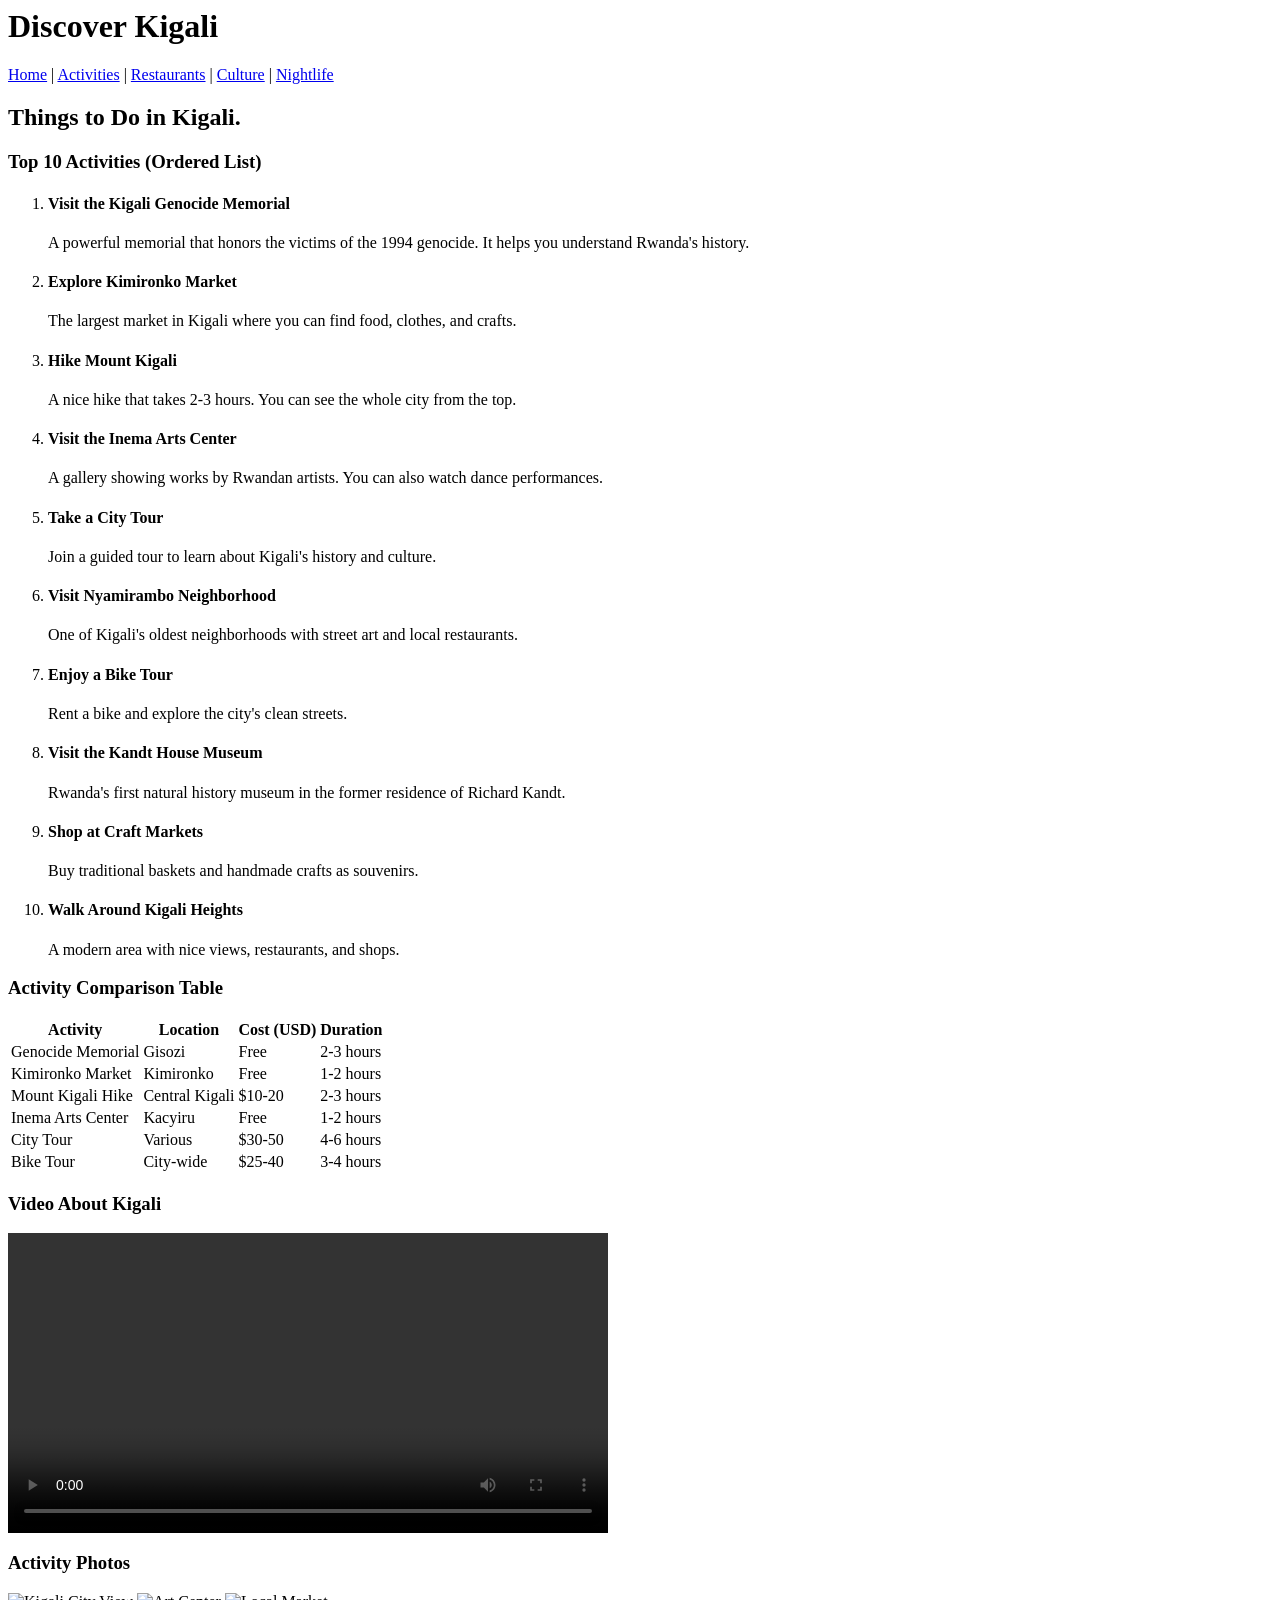
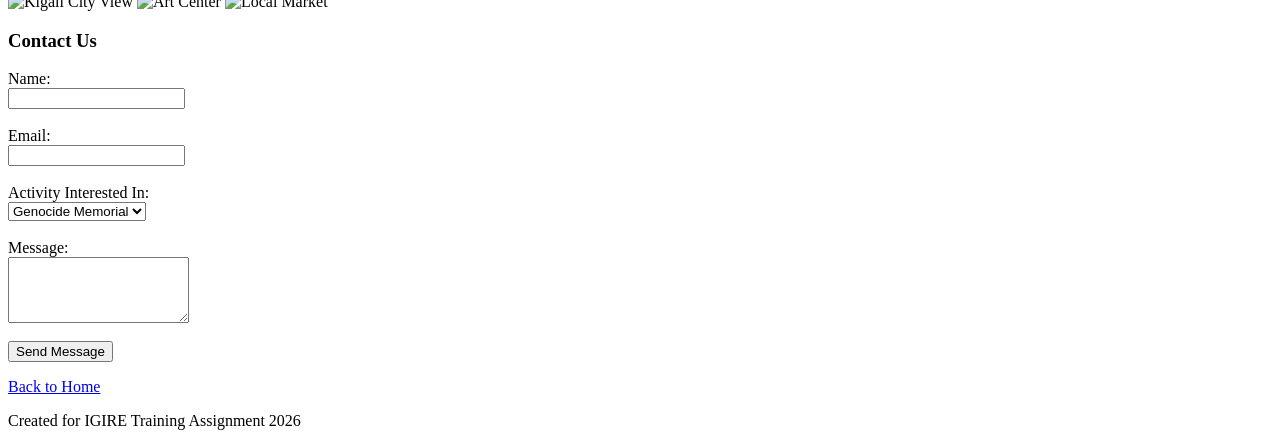
==== activities.html @ e031931a "my third commit" ====
<html>
<head>
    <title>Activities in Kigali</title>
    <link rel="stylesheet" href="css/activities.css">
</head>
<body>

    <header>
        <h1>Discover Kigali</h1>
        <nav>
            <a href="index.html">Home</a> | 
            <a href="activities.html">Activities</a> | 
            <a href="restaurants.html">Restaurants</a> | 
            <a href="culture.html">Culture</a> | 
            <a href="nightlife.html">Nightlife</a>
        </nav>
    </header>

    <section class="page-header">
        <h2>Things to Do in Kigali.</h2>
    </section>

    <section class="content">
        <h3>Top 10 Activities (Ordered List)</h3>
        <ol>
            <li>
                <h4>Visit the Kigali Genocide Memorial</h4>
                <p>A powerful memorial that honors the victims of the 1994 genocide. It helps you understand Rwanda's history.</p>
            </li>
            <li>
                <h4>Explore Kimironko Market</h4>
                <p>The largest market in Kigali where you can find food, clothes, and crafts.</p>
            </li>
            <li>
                <h4>Hike Mount Kigali</h4>
                <p>A nice hike that takes 2-3 hours. You can see the whole city from the top.</p>
            </li>
            <li>
                <h4>Visit the Inema Arts Center</h4>
                <p>A gallery showing works by Rwandan artists. You can also watch dance performances.</p>
            </li>
            <li>
                <h4>Take a City Tour</h4>
                <p>Join a guided tour to learn about Kigali's history and culture.</p>
            </li>
            <li>
                <h4>Visit Nyamirambo Neighborhood</h4>
                <p>One of Kigali's oldest neighborhoods with street art and local restaurants.</p>
            </li>
            <li>
                <h4>Enjoy a Bike Tour</h4>
                <p>Rent a bike and explore the city's clean streets.</p>
            </li>
            <li>
                <h4>Visit the Kandt House Museum</h4>
                <p>Rwanda's first natural history museum in the former residence of Richard Kandt.</p>
            </li>
            <li>
                <h4>Shop at Craft Markets</h4>
                <p>Buy traditional baskets and handmade crafts as souvenirs.</p>
            </li>
            <li>
                <h4>Walk Around Kigali Heights</h4>
                <p>A modern area with nice views, restaurants, and shops.</p>
            </li>
        </ol>
    </section>

    <section class="table-section">
        <h3>Activity Comparison Table</h3>
        <table>
            <tr>
                <th>Activity</th>
                <th>Location</th>
                <th>Cost (USD)</th>
                <th>Duration</th>
            </tr>
            <tr>
                <td>Genocide Memorial</td>
                <td>Gisozi</td>
                <td>Free</td>
                <td>2-3 hours</td>
            </tr>
            <tr>
                <td>Kimironko Market</td>
                <td>Kimironko</td>
                <td>Free</td>
                <td>1-2 hours</td>
            </tr>
            <tr>
                <td>Mount Kigali Hike</td>
                <td>Central Kigali</td>
                <td>$10-20</td>
                <td>2-3 hours</td>
            </tr>
            <tr>
                <td>Inema Arts Center</td>
                <td>Kacyiru</td>
                <td>Free</td>
                <td>1-2 hours</td>
            </tr>
            <tr>
                <td>City Tour</td>
                <td>Various</td>
                <td>$30-50</td>
                <td>4-6 hours</td>
            </tr>
            <tr>
                <td>Bike Tour</td>
                <td>City-wide</td>
                <td>$25-40</td>
                <td>3-4 hours</td>
            </tr>
        </table>
    </section>

    <section class="video-section">
        <h3>Video About Kigali</h3>
        <video width="600" controls>
            <source src="https://www.w3schools.com/html/mov_bbb.mp4" type="video/mp4">
            Your browser does not support video.
        </video>
    </section>

    <section class="gallery">
        <h3>Activity Photos</h3>
        <img src="https://images.unsplash.com/photo-1580060839134-75a5edca2e99?w=400" alt="Kigali City View">
        <img src="https://images.unsplash.com/photo-1590845947698-dc1d36a15d7d?w=400" alt="Art Center">
        <img src="https://images.unsplash.com/photo-1547471080-7cc2caa01a7e?w=400" alt="Local Market">
    </section>

    <section class="form-section">
        <h3>Contact Us</h3>
        <form>
            <label>Name:</label><br>
            <input type="text" name="name"><br><br>
            
            <label>Email:</label><br>
            <input type="email" name="email"><br><br>
            
            <label>Activity Interested In:</label><br>
            <select name="activity">
                <option>Genocide Memorial</option>
                <option>Market Visit</option>
                <option>Mount Kigali Hike</option>
                <option>Art Center</option>
                <option>City Tour</option>
            </select><br><br>
            
            <label>Message:</label><br>
            <textarea name="message" rows="4"></textarea><br><br>
            
            <input type="submit" value="Send Message">
        </form>
    </section>

    <footer>
        <p><a href="index.html">Back to Home</a></p>
        <p>Created for IGIRE Training Assignment 2026</p>
    </footer>

</body>
</html>
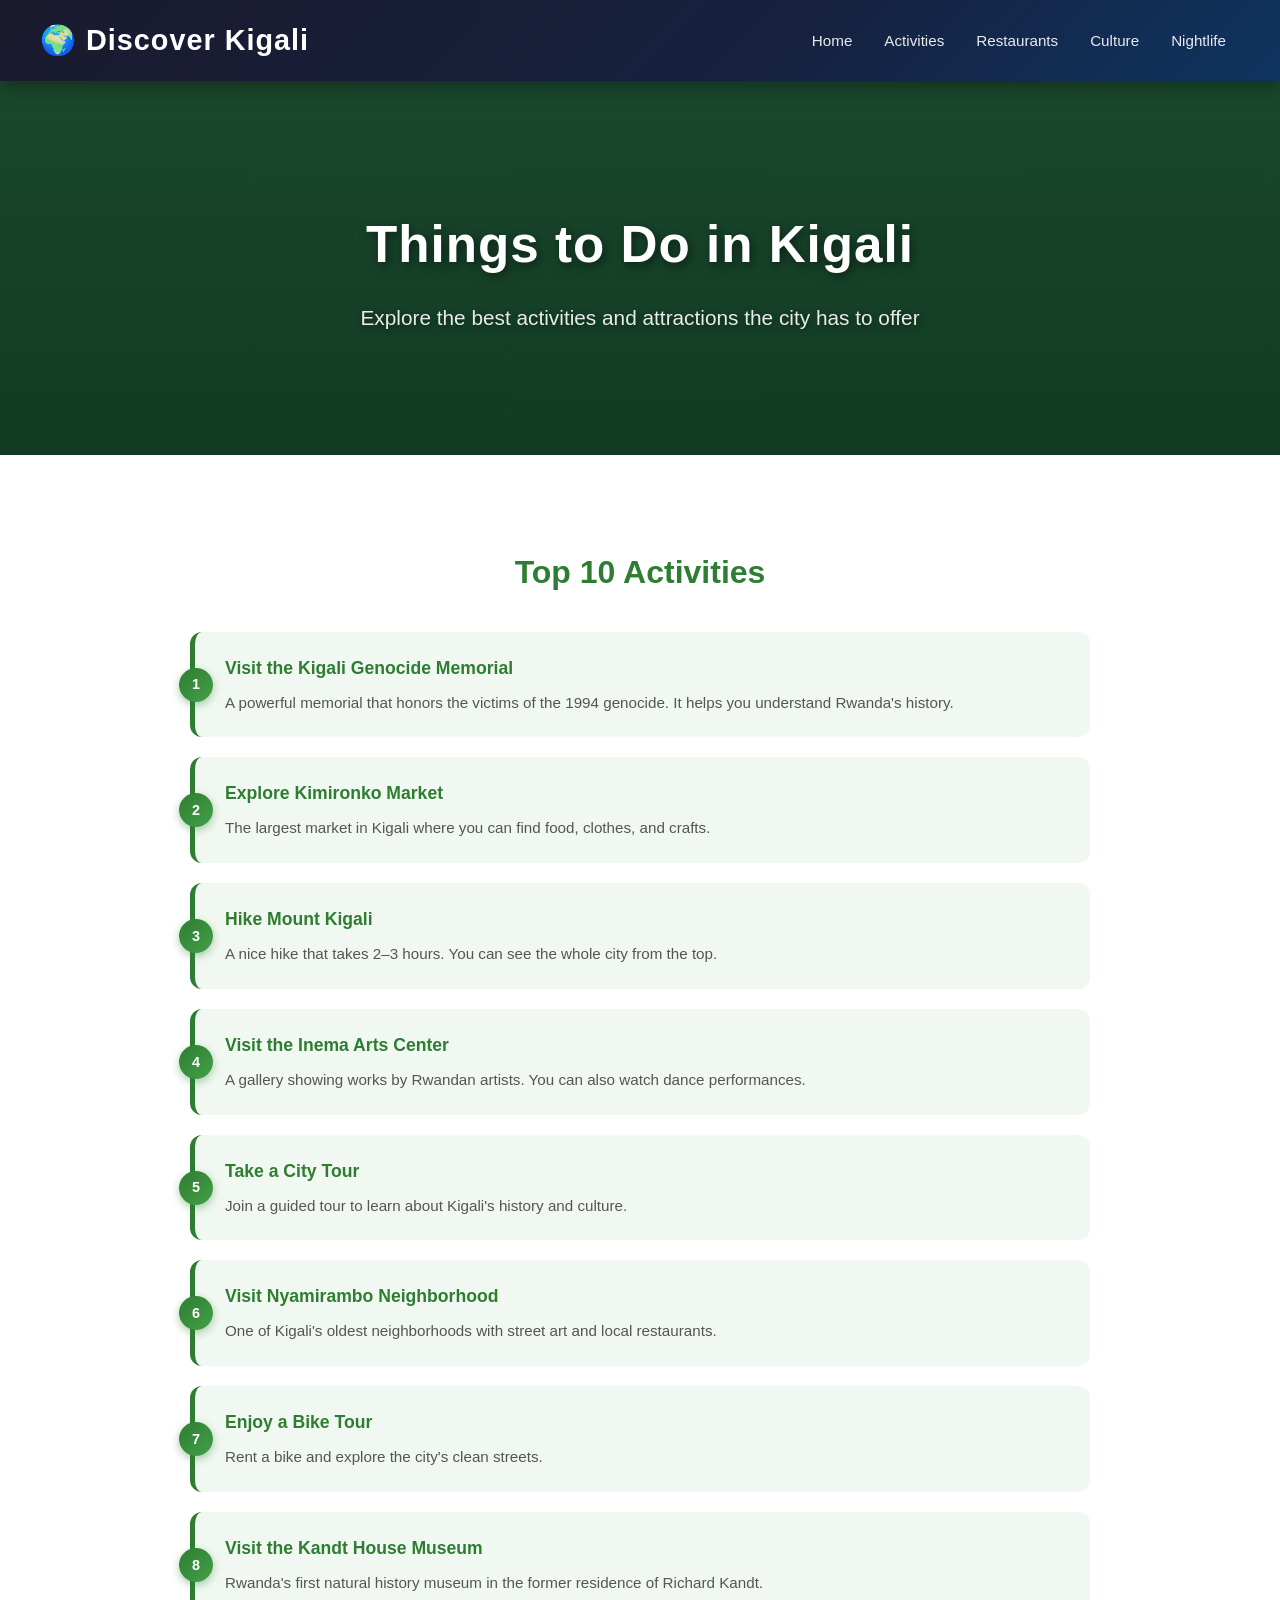
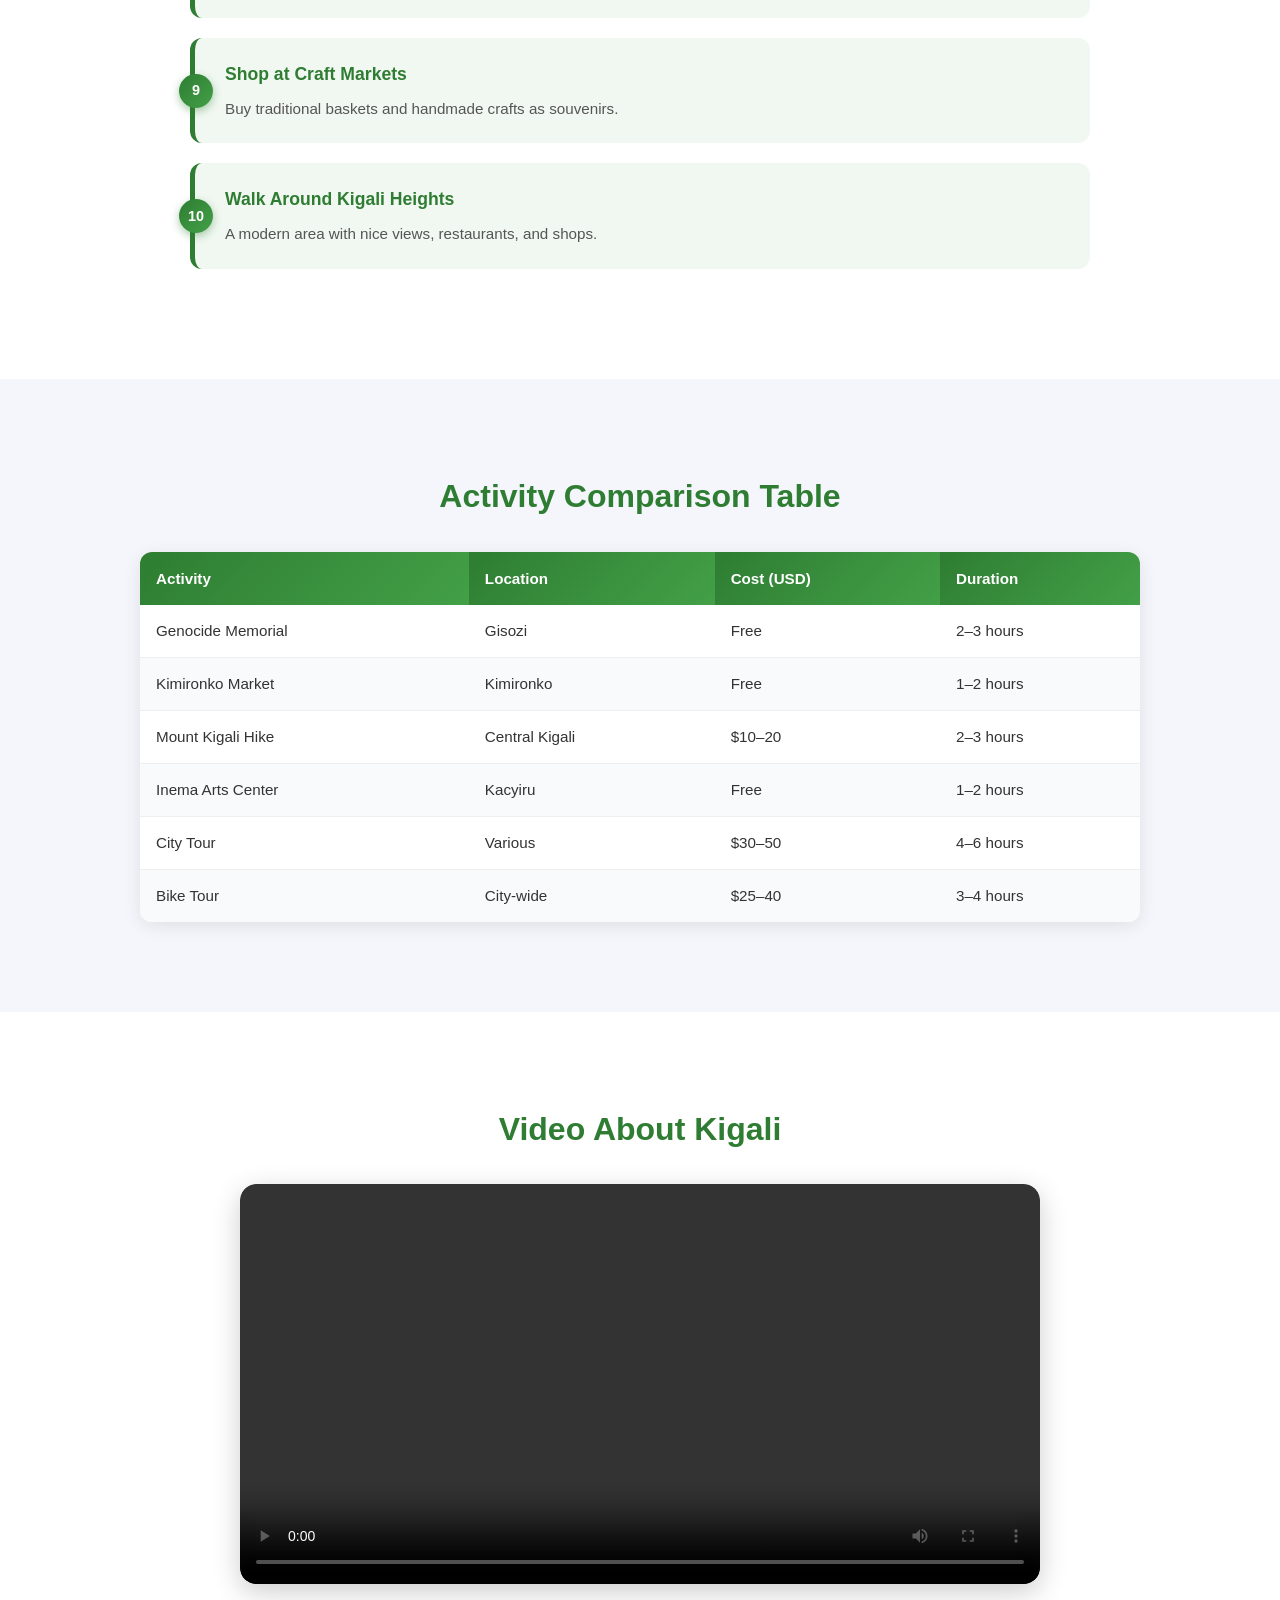
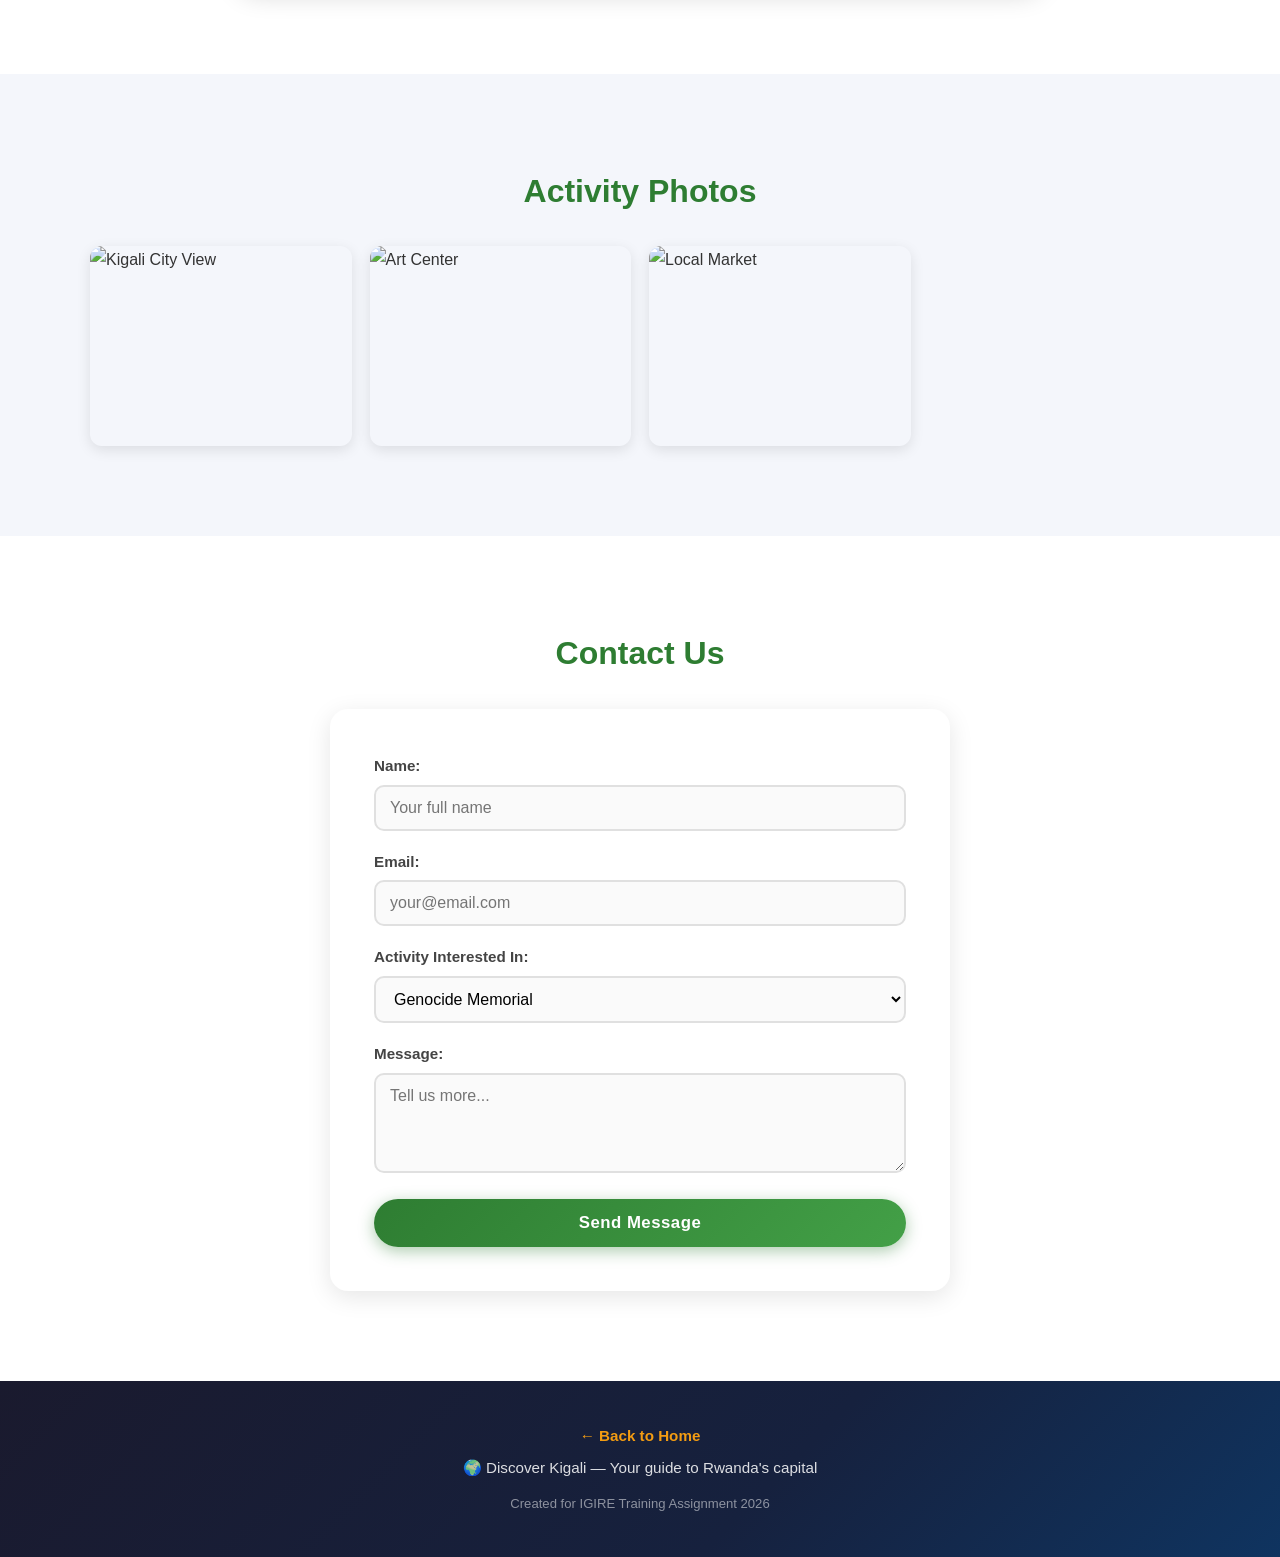
==== commit 516a9d31: "updated with responsiveness" ====
--- a/activities.html
+++ b/activities.html
@@ -1,27 +1,38 @@
-<html>
+<!DOCTYPE html>
+<html lang="en">
 <head>
-    <title>Activities in Kigali</title>
+    <meta charset="UTF-8">
+    <meta name="viewport" content="width=device-width, initial-scale=1.0">
+    <title>Activities in Kigali — Discover Kigali</title>
+    <link rel="stylesheet" href="css/shared.css">
     <link rel="stylesheet" href="css/activities.css">
 </head>
 <body>
 
     <header>
-        <h1>Discover Kigali</h1>
-        <nav>
-            <a href="index.html">Home</a> | 
-            <a href="activities.html">Activities</a> | 
-            <a href="restaurants.html">Restaurants</a> | 
-            <a href="culture.html">Culture</a> | 
-            <a href="nightlife.html">Nightlife</a>
-        </nav>
+        <div class="header-inner">
+            <h1>🌍 Discover Kigali</h1>
+            <button class="nav-toggle" aria-label="Toggle navigation"
+                onclick="this.classList.toggle('open'); document.querySelector('nav').classList.toggle('open')">
+                <span></span><span></span><span></span>
+            </button>
+            <nav>
+                <a href="index.html">Home</a>
+                <a href="activities.html">Activities</a>
+                <a href="restaurants.html">Restaurants</a>
+                <a href="culture.html">Culture</a>
+                <a href="nightlife.html">Nightlife</a>
+            </nav>
+        </div>
     </header>
 
     <section class="page-header">
-        <h2>Things to Do in Kigali.</h2>
+        <h2>Things to Do in Kigali</h2>
+        <p>Explore the best activities and attractions the city has to offer</p>
     </section>
 
     <section class="content">
-        <h3>Top 10 Activities (Ordered List)</h3>
+        <h3>Top 10 Activities</h3>
         <ol>
             <li>
                 <h4>Visit the Kigali Genocide Memorial</h4>
@@ -33,7 +44,7 @@
             </li>
             <li>
                 <h4>Hike Mount Kigali</h4>
-                <p>A nice hike that takes 2-3 hours. You can see the whole city from the top.</p>
+                <p>A nice hike that takes 2–3 hours. You can see the whole city from the top.</p>
             </li>
             <li>
                 <h4>Visit the Inema Arts Center</h4>
@@ -68,95 +79,110 @@
 
     <section class="table-section">
         <h3>Activity Comparison Table</h3>
-        <table>
-            <tr>
-                <th>Activity</th>
-                <th>Location</th>
-                <th>Cost (USD)</th>
-                <th>Duration</th>
-            </tr>
-            <tr>
-                <td>Genocide Memorial</td>
-                <td>Gisozi</td>
-                <td>Free</td>
-                <td>2-3 hours</td>
-            </tr>
-            <tr>
-                <td>Kimironko Market</td>
-                <td>Kimironko</td>
-                <td>Free</td>
-                <td>1-2 hours</td>
-            </tr>
-            <tr>
-                <td>Mount Kigali Hike</td>
-                <td>Central Kigali</td>
-                <td>$10-20</td>
-                <td>2-3 hours</td>
-            </tr>
-            <tr>
-                <td>Inema Arts Center</td>
-                <td>Kacyiru</td>
-                <td>Free</td>
-                <td>1-2 hours</td>
-            </tr>
-            <tr>
-                <td>City Tour</td>
-                <td>Various</td>
-                <td>$30-50</td>
-                <td>4-6 hours</td>
-            </tr>
-            <tr>
-                <td>Bike Tour</td>
-                <td>City-wide</td>
-                <td>$25-40</td>
-                <td>3-4 hours</td>
-            </tr>
-        </table>
+        <div class="table-wrapper">
+            <table>
+                <thead>
+                    <tr>
+                        <th>Activity</th>
+                        <th>Location</th>
+                        <th>Cost (USD)</th>
+                        <th>Duration</th>
+                    </tr>
+                </thead>
+                <tbody>
+                    <tr>
+                        <td>Genocide Memorial</td>
+                        <td>Gisozi</td>
+                        <td>Free</td>
+                        <td>2–3 hours</td>
+                    </tr>
+                    <tr>
+                        <td>Kimironko Market</td>
+                        <td>Kimironko</td>
+                        <td>Free</td>
+                        <td>1–2 hours</td>
+                    </tr>
+                    <tr>
+                        <td>Mount Kigali Hike</td>
+                        <td>Central Kigali</td>
+                        <td>$10–20</td>
+                        <td>2–3 hours</td>
+                    </tr>
+                    <tr>
+                        <td>Inema Arts Center</td>
+                        <td>Kacyiru</td>
+                        <td>Free</td>
+                        <td>1–2 hours</td>
+                    </tr>
+                    <tr>
+                        <td>City Tour</td>
+                        <td>Various</td>
+                        <td>$30–50</td>
+                        <td>4–6 hours</td>
+                    </tr>
+                    <tr>
+                        <td>Bike Tour</td>
+                        <td>City-wide</td>
+                        <td>$25–40</td>
+                        <td>3–4 hours</td>
+                    </tr>
+                </tbody>
+            </table>
+        </div>
     </section>
 
     <section class="video-section">
         <h3>Video About Kigali</h3>
-        <video width="600" controls>
-            <source src="https://www.w3schools.com/html/mov_bbb.mp4" type="video/mp4">
-            Your browser does not support video.
-        </video>
+        <div class="media-wrapper" style="max-width:800px;margin:0 auto;">
+            <video controls style="width:100%;border-radius:16px;">
+                <source src="https://www.w3schools.com/html/mov_bbb.mp4" type="video/mp4">
+                Your browser does not support video.
+            </video>
+        </div>
     </section>
 
     <section class="gallery">
         <h3>Activity Photos</h3>
-        <img src="https://images.unsplash.com/photo-1580060839134-75a5edca2e99?w=400" alt="Kigali City View">
-        <img src="https://images.unsplash.com/photo-1590845947698-dc1d36a15d7d?w=400" alt="Art Center">
-        <img src="https://images.unsplash.com/photo-1547471080-7cc2caa01a7e?w=400" alt="Local Market">
+        <div class="gallery-grid" style="max-width:1100px;margin:0 auto;">
+            <img src="https://images.unsplash.com/photo-1580060839134-75a5edca2e99?w=600" alt="Kigali City View">
+            <img src="https://images.unsplash.com/photo-1590845947698-dc1d36a15d7d?w=600" alt="Art Center">
+            <img src="https://images.unsplash.com/photo-1547471080-7cc2caa01a7e?w=600" alt="Local Market">
+        </div>
     </section>
 
     <section class="form-section">
         <h3>Contact Us</h3>
-        <form>
-            <label>Name:</label><br>
-            <input type="text" name="name"><br><br>
-            
-            <label>Email:</label><br>
-            <input type="email" name="email"><br><br>
-            
-            <label>Activity Interested In:</label><br>
-            <select name="activity">
-                <option>Genocide Memorial</option>
-                <option>Market Visit</option>
-                <option>Mount Kigali Hike</option>
-                <option>Art Center</option>
-                <option>City Tour</option>
-            </select><br><br>
-            
-            <label>Message:</label><br>
-            <textarea name="message" rows="4"></textarea><br><br>
-            
-            <input type="submit" value="Send Message">
-        </form>
+        <div class="form-wrapper">
+            <form>
+                <label for="act-name">Name:</label>
+                <input type="text" id="act-name" name="name" placeholder="Your full name">
+
+                <label for="act-email">Email:</label>
+                <input type="email" id="act-email" name="email" placeholder="your@email.com">
+
+                <label for="act-activity">Activity Interested In:</label>
+                <select id="act-activity" name="activity">
+                    <option>Genocide Memorial</option>
+                    <option>Market Visit</option>
+                    <option>Mount Kigali Hike</option>
+                    <option>Art Center</option>
+                    <option>City Tour</option>
+                </select>
+
+                <label for="act-message">Message:</label>
+                <textarea id="act-message" name="message" rows="4" placeholder="Tell us more..."></textarea>
+
+                <input type="submit" value="Send Message">
+            </form>
+        </div>
     </section>
 
     <footer>
-        <p><a href="index.html">Back to Home</a></p>
-        <p>Created for IGIRE Training Assignment 2026</p>
+        <div class="footer-inner">
+            <p><a href="index.html">← Back to Home</a></p>
+            <p>🌍 Discover Kigali &mdash; Your guide to Rwanda's capital</p>
+            <p class="footer-copy">Created for IGIRE Training Assignment 2026</p>
+        </div>
     </footer>
 
 </body>
--- a/css/shared.css
+++ b/css/shared.css
@@ -0,0 +1,603 @@
+/* ============================================================
+   SHARED STYLES — Discover Kigali
+   Responsive header, nav, footer, cards, tables, forms, gallery
+   ============================================================ */
+
+/* ---------- Reset & Base ---------- */
+*, *::before, *::after {
+    margin: 0;
+    padding: 0;
+    box-sizing: border-box;
+}
+
+html {
+    scroll-behavior: smooth;
+}
+
+body {
+    font-family: 'Segoe UI', Tahoma, Geneva, Verdana, sans-serif;
+    line-height: 1.7;
+    color: #333;
+    background-color: #f4f6fb;
+}
+
+img {
+    max-width: 100%;
+    display: block;
+}
+
+/* ---------- Header & Nav ---------- */
+header {
+    background: linear-gradient(135deg, #1a1a2e 0%, #16213e 60%, #0f3460 100%);
+    color: white;
+    padding: 0 20px;
+    position: sticky;
+    top: 0;
+    z-index: 1000;
+    box-shadow: 0 3px 20px rgba(0,0,0,0.4);
+}
+
+.header-inner {
+    max-width: 1200px;
+    margin: 0 auto;
+    display: flex;
+    align-items: center;
+    justify-content: space-between;
+    flex-wrap: wrap;
+    padding: 16px 0;
+    gap: 10px;
+}
+
+header h1 {
+    font-size: clamp(1.2rem, 4vw, 1.8rem);
+    font-weight: 800;
+    letter-spacing: 1px;
+    white-space: nowrap;
+}
+
+/* Hamburger button */
+.nav-toggle {
+    display: none;
+    flex-direction: column;
+    justify-content: space-between;
+    width: 30px;
+    height: 22px;
+    background: none;
+    border: none;
+    cursor: pointer;
+    padding: 0;
+    z-index: 1100;
+}
+
+.nav-toggle span {
+    display: block;
+    height: 3px;
+    width: 100%;
+    background: white;
+    border-radius: 3px;
+    transition: all 0.3s ease;
+    transform-origin: center;
+}
+
+/* Animate hamburger to X */
+.nav-toggle.open span:nth-child(1) { transform: translateY(9.5px) rotate(45deg); }
+.nav-toggle.open span:nth-child(2) { opacity: 0; transform: scaleX(0); }
+.nav-toggle.open span:nth-child(3) { transform: translateY(-9.5px) rotate(-45deg); }
+
+nav {
+    display: flex;
+    align-items: center;
+    gap: 4px;
+    flex-wrap: wrap;
+}
+
+nav a {
+    color: rgba(255,255,255,0.9);
+    text-decoration: none;
+    font-size: 0.95rem;
+    font-weight: 500;
+    padding: 8px 14px;
+    border-radius: 8px;
+    transition: all 0.25s ease;
+    white-space: nowrap;
+}
+
+nav a:hover,
+nav a:focus {
+    background-color: rgba(255,255,255,0.18);
+    color: #fff;
+    outline: none;
+}
+
+/* ---------- Page Hero / Banner ---------- */
+.page-header {
+    color: white;
+    text-align: center;
+    padding: clamp(60px, 12vw, 120px) 20px;
+    background-size: cover;
+    background-position: center;
+    background-attachment: fixed;
+    position: relative;
+}
+
+.page-header::after {
+    content: '';
+    position: absolute;
+    inset: 0;
+    background: inherit;
+    z-index: -1;
+}
+
+.page-header h2 {
+    font-size: clamp(1.8rem, 6vw, 3.2rem);
+    text-shadow: 2px 3px 10px rgba(0,0,0,0.5);
+    font-weight: 800;
+    letter-spacing: 1px;
+}
+
+.page-header p {
+    font-size: clamp(1rem, 2.5vw, 1.3rem);
+    margin-top: 12px;
+    opacity: 0.9;
+    text-shadow: 1px 2px 6px rgba(0,0,0,0.4);
+}
+
+/* ---------- Cards Grid ---------- */
+.cards-grid {
+    display: grid;
+    grid-template-columns: repeat(auto-fill, minmax(260px, 1fr));
+    gap: 28px;
+    padding: 20px 0;
+}
+
+.card {
+    background: white;
+    border-radius: 16px;
+    overflow: hidden;
+    box-shadow: 0 4px 18px rgba(0,0,0,0.09);
+    transition: transform 0.3s ease, box-shadow 0.3s ease;
+    display: flex;
+    flex-direction: column;
+}
+
+.card:hover {
+    transform: translateY(-8px);
+    box-shadow: 0 14px 35px rgba(0,0,0,0.16);
+}
+
+.card img {
+    width: 100%;
+    height: 200px;
+    object-fit: cover;
+    transition: transform 0.4s ease;
+}
+
+.card:hover img {
+    transform: scale(1.06);
+}
+
+.card-body {
+    padding: 18px 20px 22px;
+    flex: 1;
+    display: flex;
+    flex-direction: column;
+}
+
+.card-body h3,
+.card-body h4 {
+    font-size: 1.2rem;
+    margin-bottom: 8px;
+}
+
+.card-body p {
+    color: #666;
+    font-size: 0.95rem;
+    line-height: 1.6;
+    flex: 1;
+}
+
+.card-body a {
+    display: inline-block;
+    margin-top: 14px;
+    padding: 9px 20px;
+    border-radius: 50px;
+    color: white;
+    text-decoration: none;
+    font-weight: 600;
+    font-size: 0.9rem;
+    transition: all 0.25s ease;
+    align-self: flex-start;
+}
+
+.card-body a:hover {
+    transform: scale(1.05);
+    filter: brightness(1.1);
+}
+
+/* ---------- Section Wrapper ---------- */
+.section {
+    padding: clamp(40px, 8vw, 80px) clamp(16px, 5vw, 40px);
+    max-width: 1200px;
+    margin: 0 auto;
+}
+
+.section-full {
+    padding: clamp(40px, 8vw, 80px) clamp(16px, 5vw, 40px);
+}
+
+.section h2,
+.section h3,
+.section-full h2,
+.section-full h3 {
+    font-size: clamp(1.4rem, 4vw, 2rem);
+    margin-bottom: 28px;
+    text-align: center;
+}
+
+/* ---------- Responsive Table ---------- */
+.table-wrapper {
+    overflow-x: auto;
+    -webkit-overflow-scrolling: touch;
+    border-radius: 12px;
+    box-shadow: 0 4px 18px rgba(0,0,0,0.09);
+}
+
+table {
+    width: 100%;
+    border-collapse: collapse;
+    background: white;
+    min-width: 500px;
+}
+
+table th {
+    color: white;
+    padding: 14px 16px;
+    text-align: left;
+    font-weight: 600;
+    font-size: 0.95rem;
+    white-space: nowrap;
+}
+
+table td {
+    padding: 13px 16px;
+    border-bottom: 1px solid #eee;
+    font-size: 0.95rem;
+}
+
+table tr:last-child td {
+    border-bottom: none;
+}
+
+table tr:nth-child(even) td {
+    background-color: #f9fafb;
+}
+
+/* ---------- Gallery ---------- */
+.gallery-grid {
+    display: grid;
+    grid-template-columns: repeat(auto-fill, minmax(240px, 1fr));
+    gap: 18px;
+}
+
+.gallery-grid img {
+    width: 100%;
+    height: 200px;
+    object-fit: cover;
+    border-radius: 12px;
+    box-shadow: 0 4px 14px rgba(0,0,0,0.1);
+    transition: transform 0.3s ease, box-shadow 0.3s ease;
+}
+
+.gallery-grid img:hover {
+    transform: scale(1.04);
+    box-shadow: 0 10px 28px rgba(0,0,0,0.18);
+}
+
+/* ---------- Forms ---------- */
+.form-wrapper {
+    max-width: 620px;
+    margin: 0 auto;
+    background: white;
+    padding: clamp(24px, 5vw, 44px);
+    border-radius: 18px;
+    box-shadow: 0 6px 24px rgba(0,0,0,0.1);
+}
+
+.form-wrapper label {
+    display: block;
+    font-weight: 600;
+    color: #444;
+    margin-bottom: 6px;
+    font-size: 0.95rem;
+}
+
+.form-wrapper input[type="text"],
+.form-wrapper input[type="email"],
+.form-wrapper input[type="date"],
+.form-wrapper input[type="number"],
+.form-wrapper select,
+.form-wrapper textarea {
+    width: 100%;
+    padding: 12px 14px;
+    margin-bottom: 18px;
+    border: 2px solid #e0e0e0;
+    border-radius: 10px;
+    font-size: 1rem;
+    font-family: inherit;
+    transition: border-color 0.25s ease, box-shadow 0.25s ease;
+    background: #fafafa;
+}
+
+.form-wrapper input:focus,
+.form-wrapper select:focus,
+.form-wrapper textarea:focus {
+    outline: none;
+    border-color: currentColor;
+    box-shadow: 0 0 0 3px rgba(102,126,234,0.15);
+    background: white;
+}
+
+.form-wrapper .checkbox-group {
+    display: flex;
+    flex-wrap: wrap;
+    gap: 12px;
+    margin-bottom: 18px;
+}
+
+.form-wrapper .checkbox-group label {
+    display: flex;
+    align-items: center;
+    gap: 6px;
+    font-weight: 400;
+    cursor: pointer;
+}
+
+.form-wrapper input[type="submit"] {
+    width: 100%;
+    padding: 14px;
+    border: none;
+    border-radius: 50px;
+    color: white;
+    font-size: 1.05rem;
+    font-weight: 700;
+    cursor: pointer;
+    transition: all 0.3s ease;
+    letter-spacing: 0.5px;
+}
+
+.form-wrapper input[type="submit"]:hover {
+    transform: translateY(-2px);
+    filter: brightness(1.08);
+    box-shadow: 0 8px 22px rgba(0,0,0,0.2);
+}
+
+/* ---------- Ordered / Unordered Lists ---------- */
+.styled-list {
+    list-style: none;
+    max-width: 900px;
+    margin: 0 auto;
+    counter-reset: item;
+}
+
+.styled-list.numbered li {
+    counter-increment: item;
+}
+
+.styled-list li {
+    margin-bottom: 18px;
+    padding: 22px 22px 22px 28px;
+    background: white;
+    border-radius: 12px;
+    box-shadow: 0 3px 12px rgba(0,0,0,0.07);
+    transition: transform 0.25s ease, box-shadow 0.25s ease;
+    position: relative;
+}
+
+.styled-list li:hover {
+    transform: translateX(6px);
+    box-shadow: 0 6px 20px rgba(0,0,0,0.12);
+}
+
+.styled-list.numbered li::before {
+    content: counter(item);
+    position: absolute;
+    left: -14px;
+    top: 50%;
+    transform: translateY(-50%);
+    width: 32px;
+    height: 32px;
+    border-radius: 50%;
+    color: white;
+    display: flex;
+    align-items: center;
+    justify-content: center;
+    font-weight: 700;
+    font-size: 0.9rem;
+}
+
+.styled-list h4 {
+    font-size: 1.05rem;
+    margin-bottom: 6px;
+}
+
+.styled-list p {
+    color: #666;
+    font-size: 0.95rem;
+}
+
+/* ---------- Links Section ---------- */
+.links-list {
+    list-style: none;
+    max-width: 640px;
+    margin: 0 auto;
+}
+
+.links-list li {
+    background: white;
+    margin: 12px 0;
+    padding: 18px 22px;
+    border-radius: 12px;
+    box-shadow: 0 3px 12px rgba(0,0,0,0.07);
+    transition: transform 0.25s ease, box-shadow 0.25s ease;
+}
+
+.links-list li:hover {
+    transform: translateX(8px);
+    box-shadow: 0 6px 18px rgba(0,0,0,0.12);
+}
+
+.links-list a {
+    text-decoration: none;
+    font-weight: 600;
+    font-size: 1rem;
+}
+
+.links-list a:hover {
+    text-decoration: underline;
+}
+
+/* ---------- Video / Iframe ---------- */
+.media-wrapper {
+    position: relative;
+    width: 100%;
+    max-width: 800px;
+    margin: 0 auto;
+    border-radius: 16px;
+    overflow: hidden;
+    box-shadow: 0 8px 28px rgba(0,0,0,0.2);
+}
+
+.media-wrapper iframe,
+.media-wrapper video {
+    width: 100%;
+    display: block;
+    border: none;
+}
+
+.media-wrapper.ratio-16-9 {
+    aspect-ratio: 16 / 9;
+}
+
+.media-wrapper.ratio-16-9 iframe,
+.media-wrapper.ratio-16-9 video {
+    height: 100%;
+    position: absolute;
+    top: 0; left: 0;
+}
+
+/* ---------- Footer ---------- */
+footer {
+    background: linear-gradient(135deg, #1a1a2e 0%, #16213e 60%, #0f3460 100%);
+    color: rgba(255,255,255,0.85);
+    text-align: center;
+    padding: 36px 20px;
+    margin-top: 0;
+}
+
+.footer-inner {
+    max-width: 800px;
+    margin: 0 auto;
+}
+
+footer p {
+    margin: 6px 0;
+    font-size: 0.95rem;
+}
+
+footer a {
+    color: #f39c12;
+    text-decoration: none;
+    font-weight: 600;
+    transition: color 0.25s ease;
+}
+
+footer a:hover {
+    color: #e67e22;
+    text-decoration: underline;
+}
+
+.footer-copy {
+    margin-top: 12px;
+    font-size: 0.82rem;
+    opacity: 0.6;
+}
+
+/* ---------- Utility ---------- */
+.bg-white  { background-color: white; }
+.bg-light  { background-color: #f4f6fb; }
+.text-center { text-align: center; }
+
+/* ---------- Responsive Breakpoints ---------- */
+@media (max-width: 768px) {
+    .nav-toggle {
+        display: flex;
+    }
+
+    nav {
+        display: none;
+        flex-direction: column;
+        width: 100%;
+        padding: 10px 0 16px;
+        gap: 2px;
+    }
+
+    nav.open {
+        display: flex;
+    }
+
+    nav a {
+        width: 100%;
+        padding: 12px 16px;
+        border-radius: 8px;
+        font-size: 1rem;
+    }
+
+    .header-inner {
+        flex-wrap: wrap;
+    }
+
+    .page-header {
+        background-attachment: scroll; /* fixed doesn't work well on mobile */
+    }
+
+    .cards-grid {
+        grid-template-columns: 1fr;
+    }
+
+    .gallery-grid {
+        grid-template-columns: repeat(auto-fill, minmax(160px, 1fr));
+    }
+
+    .gallery-grid img {
+        height: 160px;
+    }
+
+    table {
+        font-size: 0.85rem;
+    }
+
+    table th, table td {
+        padding: 10px 12px;
+    }
+
+    .styled-list.numbered li::before {
+        left: -10px;
+        width: 26px;
+        height: 26px;
+        font-size: 0.8rem;
+    }
+}
+
+@media (max-width: 480px) {
+    .gallery-grid {
+        grid-template-columns: 1fr 1fr;
+    }
+
+    .gallery-grid img {
+        height: 130px;
+    }
+
+    .form-wrapper {
+        padding: 20px 16px;
+    }
+}
--- a/css/activities.css
+++ b/css/activities.css
@@ -0,0 +1,181 @@
+/* ============================================================
+   ACTIVITIES.CSS — Discover Kigali
+   ============================================================ */
+
+@import url('shared.css');
+
+/* ---------- Page Hero — Kigali outdoor/hiking background ---------- */
+.page-header {
+    background:
+        linear-gradient(rgba(10, 60, 30, 0.72), rgba(5, 40, 20, 0.85)),
+        url('https://images.unsplash.com/photo-1547471080-7cc2caa01a7e?w=1600') center/cover;
+    background-attachment: fixed;
+}
+
+/* ---------- Activities List ---------- */
+.content {
+    padding: clamp(50px, 10vw, 90px) clamp(16px, 5vw, 40px);
+    background-color: white;
+}
+
+.content h3 {
+    font-size: clamp(1.4rem, 4vw, 2rem);
+    color: #2e7d32;
+    margin-bottom: 32px;
+    text-align: center;
+    font-weight: 800;
+}
+
+.content ol {
+    max-width: 900px;
+    margin: 0 auto;
+    padding-left: 0;
+    list-style: none;
+    counter-reset: item;
+}
+
+.content li {
+    counter-increment: item;
+    margin-bottom: 20px;
+    padding: 22px 22px 22px 30px;
+    background-color: #f1f8f1;
+    border-left: 5px solid #2e7d32;
+    border-radius: 12px;
+    position: relative;
+    transition: transform 0.25s ease, box-shadow 0.25s ease;
+}
+
+.content li::before {
+    content: counter(item);
+    position: absolute;
+    top: 50%;
+    left: -16px;
+    transform: translateY(-50%);
+    background: linear-gradient(135deg, #2e7d32 0%, #43a047 100%);
+    color: white;
+    width: 34px;
+    height: 34px;
+    border-radius: 50%;
+    display: flex;
+    align-items: center;
+    justify-content: center;
+    font-weight: 700;
+    font-size: 0.9rem;
+    box-shadow: 0 3px 8px rgba(46,125,50,0.4);
+}
+
+.content li:hover {
+    transform: translateX(8px);
+    box-shadow: 0 6px 20px rgba(0,0,0,0.1);
+}
+
+.content h4 {
+    color: #2e7d32;
+    font-size: 1.1rem;
+    margin-bottom: 6px;
+}
+
+.content p {
+    color: #555;
+    font-size: 0.95rem;
+    line-height: 1.7;
+}
+
+/* ---------- Table Section ---------- */
+.table-section {
+    padding: clamp(50px, 10vw, 90px) clamp(16px, 5vw, 40px);
+    background-color: #f4f6fb;
+}
+
+.table-section h3 {
+    font-size: clamp(1.4rem, 4vw, 2rem);
+    color: #2e7d32;
+    margin-bottom: 28px;
+    text-align: center;
+    font-weight: 800;
+}
+
+.table-wrapper {
+    max-width: 1000px;
+    margin: 0 auto;
+}
+
+table th {
+    background: linear-gradient(135deg, #2e7d32 0%, #43a047 100%);
+}
+
+table tr:hover td {
+    background-color: #e8f5e9;
+}
+
+/* ---------- Video Section ---------- */
+.video-section {
+    padding: clamp(50px, 10vw, 90px) clamp(16px, 5vw, 40px);
+    text-align: center;
+    background-color: white;
+}
+
+.video-section h3 {
+    font-size: clamp(1.4rem, 4vw, 2rem);
+    color: #2e7d32;
+    margin-bottom: 28px;
+    font-weight: 800;
+}
+
+/* ---------- Gallery ---------- */
+.gallery {
+    padding: clamp(50px, 10vw, 90px) clamp(16px, 5vw, 40px);
+    background-color: #f4f6fb;
+}
+
+.gallery h3 {
+    font-size: clamp(1.4rem, 4vw, 2rem);
+    color: #2e7d32;
+    margin-bottom: 28px;
+    text-align: center;
+    font-weight: 800;
+}
+
+/* ---------- Form Section ---------- */
+.form-section {
+    padding: clamp(50px, 10vw, 90px) clamp(16px, 5vw, 40px);
+    background-color: white;
+}
+
+.form-section h3 {
+    font-size: clamp(1.4rem, 4vw, 2rem);
+    color: #2e7d32;
+    margin-bottom: 28px;
+    text-align: center;
+    font-weight: 800;
+}
+
+.form-wrapper input[type="submit"] {
+    background: linear-gradient(135deg, #2e7d32 0%, #43a047 100%);
+    box-shadow: 0 4px 16px rgba(46,125,50,0.4);
+}
+
+.form-wrapper input:focus,
+.form-wrapper select:focus,
+.form-wrapper textarea:focus {
+    border-color: #2e7d32;
+    box-shadow: 0 0 0 3px rgba(46,125,50,0.15);
+}
+
+/* ---------- Responsive ---------- */
+@media (max-width: 768px) {
+    .page-header {
+        background-attachment: scroll;
+    }
+
+    .content li {
+        padding-left: 20px;
+    }
+
+    .content li::before {
+        left: -12px;
+        width: 28px;
+        height: 28px;
+        font-size: 0.8rem;
+    }
+}
